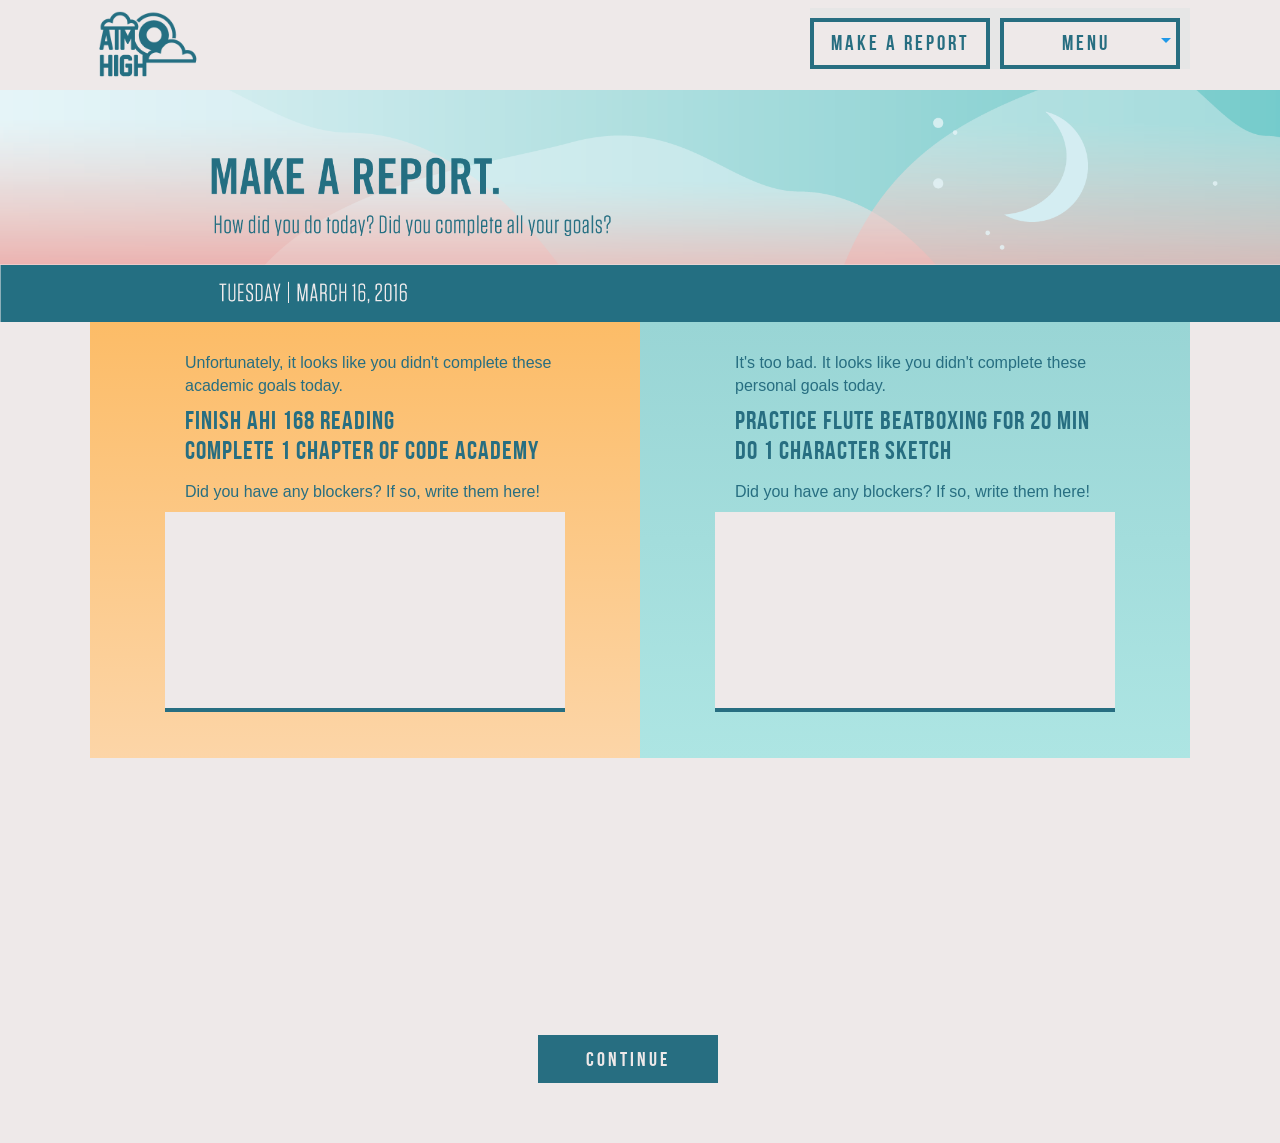
==== prototypes/des157final/reportReflection.html @ 905074d6 "adding final" ====
<!doctype html>
<html class="no-js" lang="en">
  <head>
    <meta charset="utf-8" />
    <meta http-equiv="x-ua-compatible" content="ie=edge">
    <meta name="viewport" content="width=device-width, initial-scale=1.0" />
    <title>Aim High | Make Report</title>
    <link rel="stylesheet" href="css/foundation.css" />
    <link rel="stylesheet" href="css/app.css" />
  </head>
  <body>
      
<!--Nav Bar -->
  <nav class="top-bar">
        <div class="wrap">
        <div class="top-bar-left">
         <a href="index.html"><img src="img/logo.png" width=115px height=50px/></a>
        </div>
        
        <div class="top-bar-right">
         <ul class="menu">
                <li>
                <a href="makeReport.html" class="button">Make a Report</a></li>
             
            
             
             <li>
         
          <ul class="dropdown menu" data-dropdown-menu>
  <li>
    <a class="button" href="#">Menu</a>
    <ul class="menu">
      <li><a href="stats-week.html">Home</a></li>
     <li><a href="setGoal.html">Set a new Goal</a></li>
      <li><a href="makeReport.html">Make a Report </a></li>

      <!-- ... -->
    </ul>
  </li>
        </ul>
        </li> 
             
       </ul>
        </div>
        </div>
    </nav>
    
      
<!-- MAIN SECTION --> 
      
<section class="report">
  <img src="img/reportbanner.png" width=100%/>
  <div class="row wrap"> 
      
<!--first row--> 
    <section class="survey"> 
     <div id="academic" class="large-6 medium-6 small-6 columns">
         <div class="row">
      <h4> Unfortunately, it looks like you didn't complete these academic goals today.</h4>
      <p>FINISH AHI 168 READING <br>
        Complete 1 chapter of code academy</p>
        </div>
          <div class="row">
         <h4> Did you have any blockers? If so, write them here! </h4>  
        </div>
        <div class="row"> 
        <input id="block" name="action" type="text"          >
        </div>
      </div>
       <div id="personal" class="large-6 medium-6 small-6 columns"> 
        <div class="row">
      <h4> It's too bad. It looks like you didn't complete these personal goals today.</h4>
      <p>Practice Flute BeatBoxing for 20 min <br> Do 1 character sketch</p>
        </div>
        <div class="row">
         <h4> Did you have any blockers? If so, write them here! </h4>  
        </div>
        <div class="row"> 
        <input id="block" name="action" type="text"          >
        </div>
      </div>
      
      
<!--continue button --> 
   <div class="row" id="continuereflection">
             
<a href="reportSummary.html" class="button secondary">Continue</a>
        
    </div>
    </section>
</section>

<!--FOOTER --> 
 <script src="js/vendor/jquery.min.js"></script>
    <script src="js/vendor/what-input.min.js"></script>
    <script src="js/foundation.min.js"></script>
    <script src="js/app.js"></script>
    
    
    
    </body>
</html>
---- prototypes/des157final/css/app.css ----
/*
:not(body):not(html) {
box-sizing:border-box;
border:1px dashed #000;
}
*/

/*FONTS*/
@font-face {
    font-family: 'bebas_neuebold';
    src: url('../font/bebasneue_bold-webfont.eot');
    src: url('../font/bebasneue_bold-webfont.eot?#iefix') format('embedded-opentype'),
         url('../font/bebasneue_bold-webfont.woff2') format('woff2'),
         url('../font/bebasneue_bold-webfont.woff') format('woff'),
         url('../font/bebasneue_bold-webfont.ttf') format('truetype'),
         url('../font/bebasneue_bold-webfont.svg#bebas_neuebold') format('svg');
    font-weight: normal;
    font-style: normal;

}

/*LINK STYLING*/
p, a {
  color: #276e81;
  font-family: 'bebas_neuebold';
  font-size: 1em;
  text-align: center;
}

a:hover {
  color: #276e81;
}

/*
a:active {
   background-color: #fcbc67;     
}
/*

/* GENERAL */ 
.wrap { 
    width:90%; 
    margin: 0 auto;
    max-width:1100px;
}

.button {
  border-style: solid;
  border-width:4px;
  border-color:#276e81;
  width: 180px; 
  font-size: 1.3em;
  font-family: 'bebas_neuebold';
  color: #276e81;
  background-color: #eee9e9;
  margin-right: 10px;
  margin-top:10px;
  letter-spacing: 3px;
}

h4 { 

color:d1d2d4;
font-size:.7em;
letter-spacing: 0px;
width:250px;
}

/* NAV */ 

.top-bar {
    background-color:#eee9e9;
}

/*hamburger*/

/*MAIN*/

body {
   
    color:#276e81;
    letter-spacing: 1px;  
    background-color:#eee9e9;
}

.main {
    height:100%;
    
}
 

/* FOOTER */ 

footer {
    font-size: 1em;
    font-family: 'bebas_neuebold';
    height:50px;
    background-image: url(../img/footer.png);
    text-align: center; 
    padding-top: 15px;
}


/*signin form*/
table {
  position:relative;
  font-family: 'bebas_neuebold';
  font-size: 20px;
  width:450px;
  margin: auto 0;
  margin-left:60px;
  margin-top:60px;
}

table tbody, table tbody tr:nth-child(even)  { 
background-color:transparent;  
border: none;
}

td.left {
    
  vertical-align: top;
  text-align: left;
  width: 100px;
  line-height: 4px;
  font-size: 2em;
  font-color:#276e81;
}

td {
  line-height: 22px;
}


input[type="text"],
textarea {
  background-color:#eee9e9;
  border-style:none;
  border-bottom-style:solid;
  box-shadow:none;
  border-bottom-width: 4px;
  border-bottom-color: #276e81;
  width: 200px;
  height:30px;
   color:#276e81;
  font-size:20px; 
  letter-spacing: 1px;
}

input[type="password"],
textarea {
  background-color:#eee9e9;
  border-style:none;
  border-bottom-style:solid;
  box-shadow:none;
  border-bottom-width: 4px;
  border-bottom-color: #276e81;
  width: 200px;
  height:30px;
  color:#276e81;
  font-size:20px; 
  letter-spacing: 1px;
}

[type='password']:focus, input[type="text"]:focus {
  background-color:#eee9e9;
  outline-color: transparent;
  outline-style: none;
  box-shadow:none;
  border:none;
  border-bottom-style: solid;
  border-bottom-width: 4px;
  border-bottom-color: #276e81;
   color:#276e81;
  font-size:20px; 
  letter-spacing: 1px;

}

  
input[type="submit"] {
  width: auto;
  font-size: 20px;
  font-weight: bold;
  color: white;
  text-align: center;
  padding: 10px;
  border: 0px;
  margin-right: 20px;
}


label {
    color:#276e81;
    font-size:.5em;
    letter-spacing: 1px;
       
}

/*viewby*/
.viewBy {
postion:relative;
z-index: 0;
margin-top: 20%;
font-size:1.5em;

}

/*special IDs*/

img#background {
    position:absolute;
    left: 0px;
    top: 0px;
    z-index: -1;  
}

img#regbackground {
    position: relative;
    z-index: -1;
}

section#theForm {
    postion:relative;
     z-index: 0; 
}

.button.secondary{ 
padding:10px 5px;
font-size:20px;
background-color: #276e81; 
color: #eee9e9;
margin:0px;
}

#theTable { 
position:fixed;
margin:auto;
width:450px;
height:300px;
top: 50%;
left: 50%;
margin-top: -150px;
margin-left: -225px; 
background-color: #eee9e9;
}

/*Set Goal Form*/

section#setgoalform table { 
  position:absolute;
  margin: 0 auto;
  width: 65%;
  top:50%;
  left:17%;
  background-color:transparent;
}


section#setgoalform table tbody tr { 
border-bottom-style:solid;
border-bottom-width: 2px;
border-bottom-color: #d1d2d4;

}

section#setgoalform table tbody tr td{ 
padding:40px 0px;
}

section#setgoalform table td.left { 
width:350px;
}

section#setgoalform table input[type="text"],
section#setgoalform table textarea {
    
    width:400px;
}

label#radio { 
font-size:.9em;
}

section#setgoalform table tr td input:placeholder {
  color:#d1d2d4;
}

div#setaGoal-submit {
left:42%;
position:absolute;
top:130%;
margin:auto;
padding-bottom: 60px;
}

div#setaGoal-submit a { 
margin-right: 15px;
}

/*make report*/ 
.report { 
background-color: #eee9e9;
}


.report div#academic, .report div#personal  { 
height:100%;
padding:30px 90px;
margin:auto;
}

.report div#academic { 
background-color: #fcbc67; 
background: linear-gradient(#fcbc67, #fcd5a7);
}


.report div#personal { 
background-color: #99d5d5; 
background: linear-gradient(#99d5d5, #ade5e3);
}

section.report div p {
    text-align:left;
    font-size:1.6em;
    padding-left:20px;
    line-height: 30px;
}

section.report div h4 {
    font-size:1em;
    width: 400px;
    padding-left:20px;
}

div#continue { 
left:42%;
position:absolute;
top:155%;
margin:auto;
padding-bottom: 60px;

}

div#continuereflection { 
left:42%;
position:absolute;
top:115%;
margin:auto;
padding-bottom: 60px;

}

div#finish { 
left:42%;
position:absolute;
top:135%;
margin:auto;
padding-bottom: 60px;

}


input#block[type="text"],
textarea {
  width: 400px;
  height: 200px;
}
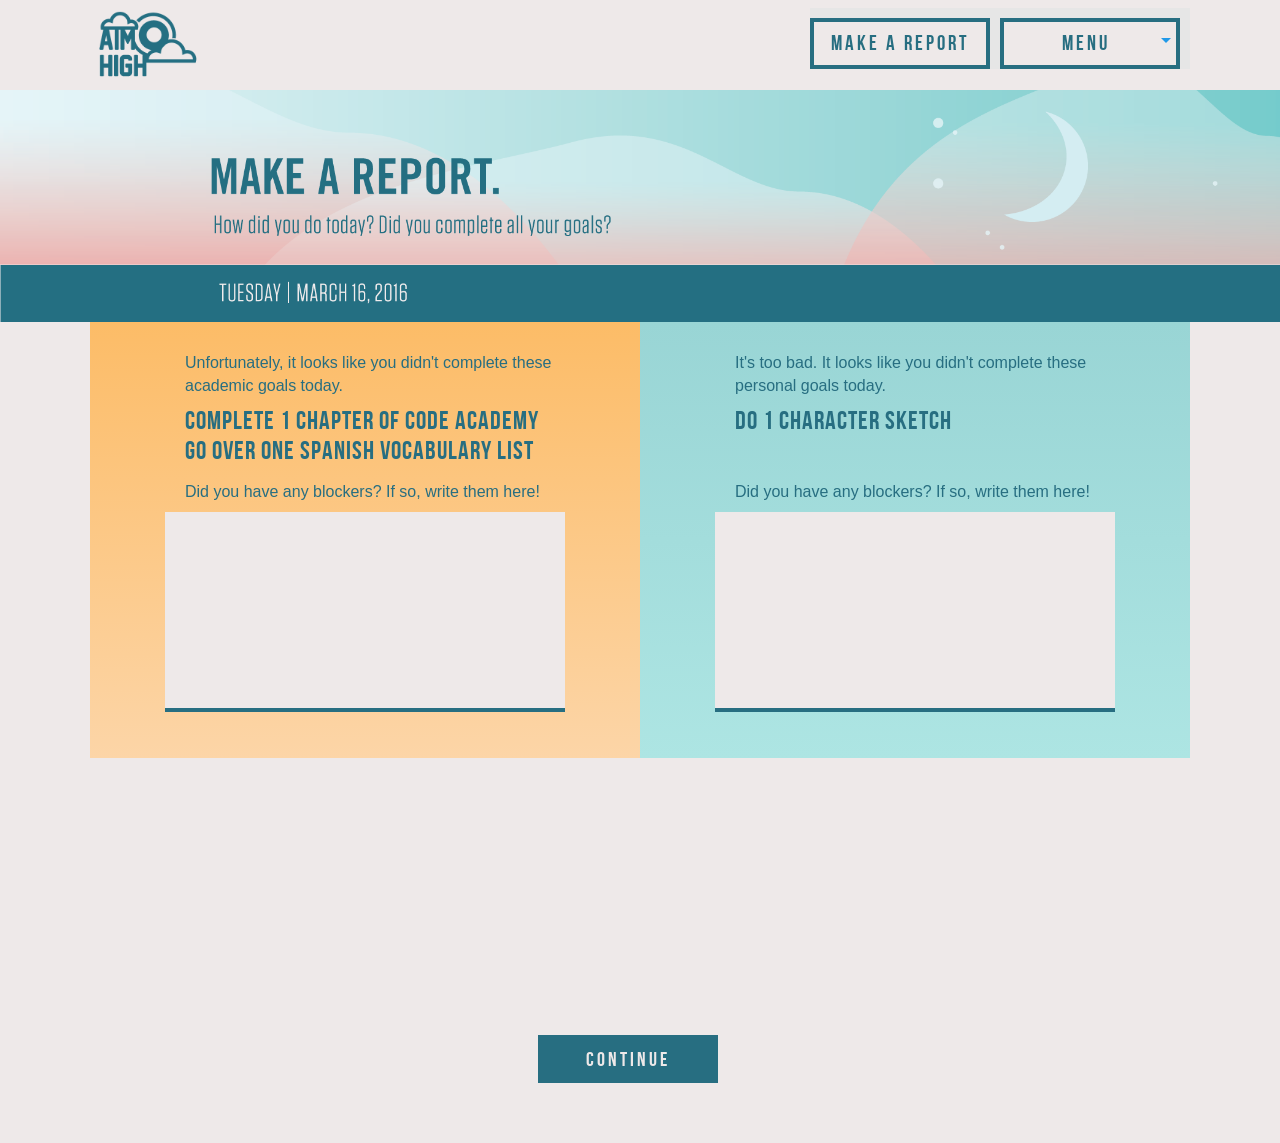
==== commit 340638cd: "editing report reflection page" ====
--- a/prototypes/des157final/reportReflection.html
+++ b/prototypes/des157final/reportReflection.html
@@ -57,8 +57,8 @@
      <div id="academic" class="large-6 medium-6 small-6 columns">
          <div class="row">
       <h4> Unfortunately, it looks like you didn't complete these academic goals today.</h4>
-      <p>FINISH AHI 168 READING <br>
-        Complete 1 chapter of code academy</p>
+      <p>Complete 1 chapter of code academy <br>
+        Go over one spanish vocabulary list</p>
         </div>
           <div class="row">
          <h4> Did you have any blockers? If so, write them here! </h4>  
@@ -70,7 +70,7 @@
        <div id="personal" class="large-6 medium-6 small-6 columns"> 
         <div class="row">
       <h4> It's too bad. It looks like you didn't complete these personal goals today.</h4>
-      <p>Practice Flute BeatBoxing for 20 min <br> Do 1 character sketch</p>
+      <p>Do 1 character sketch<br><br></p>
         </div>
         <div class="row">
          <h4> Did you have any blockers? If so, write them here! </h4>  
